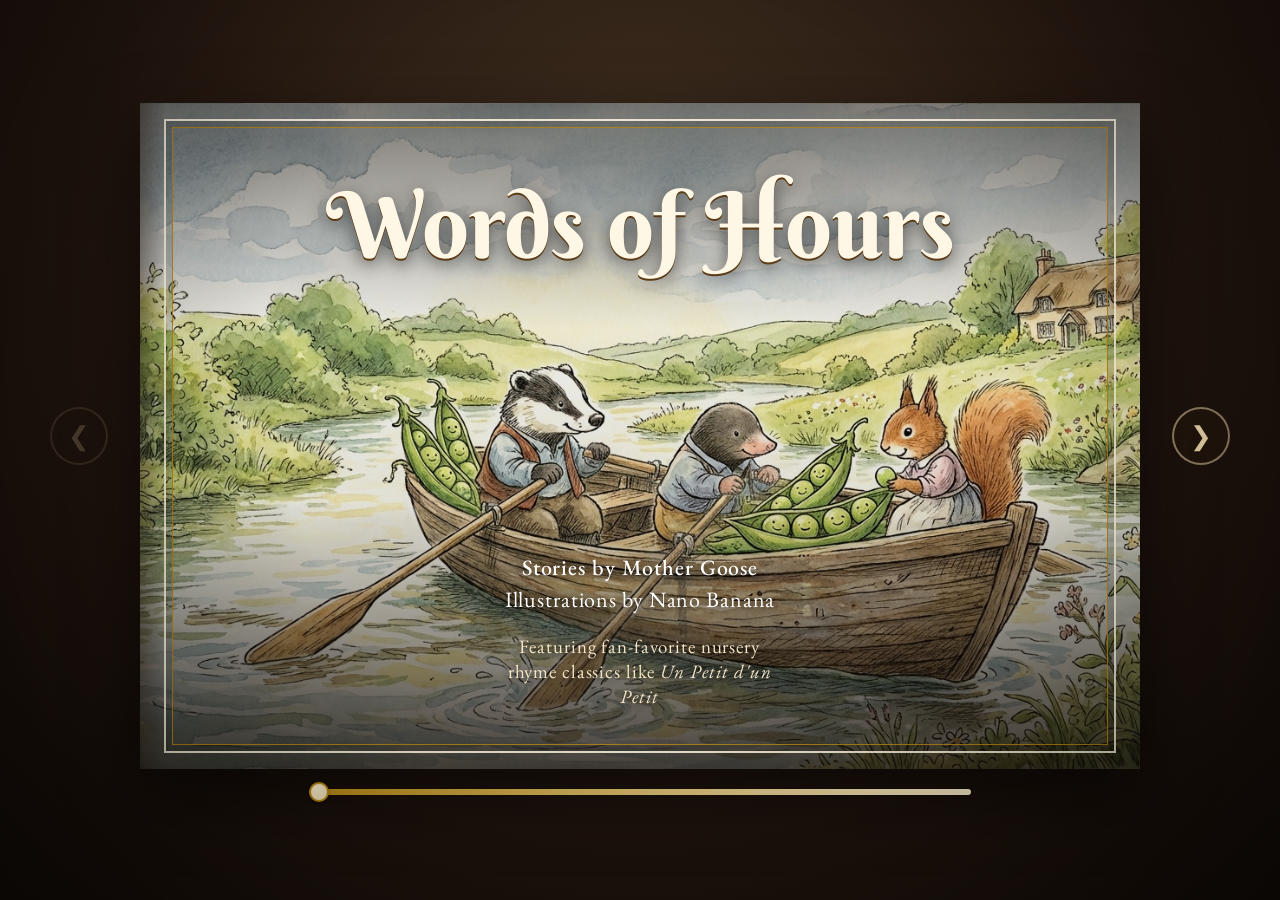
==== index.html @ 16be7bbd "Words of Hours storybook Page-turning children's book static site for GitHub Pages: cover, 24 illust" ====
<!DOCTYPE html>
<html lang="en">
<head>
  <meta charset="UTF-8" />
  <meta name="viewport" content="width=device-width, initial-scale=1.0" />
  <title>Words of Hours</title>
  <link rel="preconnect" href="https://fonts.googleapis.com" />
  <link rel="preconnect" href="https://fonts.gstatic.com" crossorigin />
  <link
    href="https://fonts.googleapis.com/css2?family=Berkshire+Swash&family=Cinzel+Decorative:wght@400;700;900&family=EB+Garamond:ital,wght@0,400;0,500;1,400;1,500&display=swap"
    rel="stylesheet"
  />
  <link rel="stylesheet" href="css/style.css" />
</head>
<body>
  <div class="vignette"></div>

  <main class="stage">
    <button class="nav nav-prev" id="prevBtn" aria-label="Previous page">&#10094;</button>

    <div class="book-shadow">
      <div class="book" id="book" aria-live="polite">
        <!-- pages injected by js/book.js -->
      </div>
    </div>

    <button class="nav nav-next" id="nextBtn" aria-label="Next page">&#10095;</button>
  </main>

  <div class="scrubber">
    <input type="range" id="pageSlider" min="0" max="0" value="0" step="1" aria-label="Jump to page" />
  </div>

  <script src="js/book.js"></script>
</body>
</html>
---- css/style.css ----
:root {
  --ink: #45301f;
  --ink-soft: #6b4f37;
  --paper: #f6eed7;
  --paper-edge: #e8dcbb;
  --gold: #b08412;
  --rule: #9c3b2e;
  --flip-ms: 820ms;
}

* { box-sizing: border-box; }

html, body {
  margin: 0;
  height: 100%;
}

body {
  min-height: 100vh;
  display: flex;
  flex-direction: column;
  align-items: center;
  justify-content: center;
  gap: clamp(8px, 2vh, 22px);
  padding: 4vh 2vw;
  font-family: "EB Garamond", Georgia, serif;
  color: var(--ink);
  background:
    radial-gradient(circle at 50% 18%, #3a2a1c 0%, #241710 55%, #140d08 100%);
  overflow: hidden;
}

/* soft lamp-light vignette over everything */
.vignette {
  position: fixed;
  inset: 0;
  pointer-events: none;
  background: radial-gradient(circle at 50% 40%, transparent 45%, rgba(0,0,0,0.45) 100%);
  z-index: 50;
}

.stage {
  position: relative;
  display: flex;
  align-items: center;
  justify-content: center;
  gap: clamp(8px, 2.5vw, 34px);
}

/* ---------- the book ---------- */
.book-shadow {
  filter: drop-shadow(0 26px 34px rgba(0,0,0,0.55));
}

.book {
  position: relative;
  width: min(94vw, 1000px, calc(84vh * 1.5));
  aspect-ratio: 3 / 2;
  perspective: 2600px;
  overflow: hidden;
}

/* binding shadow down the spine (left edge) */
.book::before {
  content: "";
  position: absolute;
  top: 0; bottom: 0; left: 0;
  width: 26px;
  z-index: 6;
  pointer-events: none;
  background: linear-gradient(90deg, rgba(40,25,12,0.40), rgba(40,25,12,0));
}

.page, .face {
  position: absolute;
  inset: 0;
  overflow: hidden;
}

/* ---------- flip mechanics ---------- */
.flipper {
  position: absolute;
  inset: 0;
  z-index: 8;
  transform-style: preserve-3d;
  transform-origin: left center;
  transition: transform var(--flip-ms) cubic-bezier(0.36, 0.06, 0.22, 1);
  will-change: transform;
  box-shadow: 0 0 40px rgba(0,0,0,0.25);
}
.face {
  backface-visibility: hidden;
  -webkit-backface-visibility: hidden;
}
.face.back {
  transform: rotateY(180deg);
  background:
    repeating-linear-gradient(180deg, #efe6cd, #efe6cd 26px, #ece1c4 27px),
    var(--paper);
}

/* ---------- generic sheet ---------- */
.sheet {
  width: 100%;
  height: 100%;
  background:
    radial-gradient(circle at 30% 20%, #fbf5e3, var(--paper) 60%, var(--paper-edge) 100%);
  position: relative;
}

/* ---------- illustration plate ---------- */
.plate {
  display: flex;
  flex-direction: column;
  padding: clamp(14px, 3.2%, 30px);
}

/* ornamental double frame */
.plate .frame {
  position: absolute;
  inset: clamp(8px, 1.6%, 16px);
  border: 2px solid var(--ink-soft);
  pointer-events: none;
}
.plate .frame::after {
  content: "";
  position: absolute;
  inset: 5px;
  border: 1px solid var(--gold);
}

/* corner flourishes */
.corner {
  position: absolute;
  font-family: "Cinzel Decorative", serif;
  color: var(--gold);
  font-size: clamp(16px, 2.4vw, 26px);
  line-height: 1;
  z-index: 3;
  text-shadow: 0 1px 0 rgba(255,255,255,0.5);
}
.corner.tl { top: clamp(10px,1.9%,20px); left: clamp(12px,2.1%,22px); }
.corner.tr { top: clamp(10px,1.9%,20px); right: clamp(12px,2.1%,22px); }
.corner.bl { bottom: clamp(8px,1.5%,18px); left: clamp(12px,2.1%,22px); }
.corner.br { bottom: clamp(8px,1.5%,18px); right: clamp(12px,2.1%,22px); }

/* page-number medallion (top right) */
.pagenum {
  position: absolute;
  top: clamp(16px, 4%, 34px);
  right: clamp(20px, 5%, 44px);
  z-index: 4;
  width: clamp(40px, 6.4%, 64px);
  height: clamp(40px, 6.4%, 64px);
  display: flex;
  align-items: center;
  justify-content: center;
  border-radius: 50%;
  background: radial-gradient(circle at 35% 30%, #fff7e2, #efe2bf);
  border: 2px solid var(--gold);
  box-shadow: 0 2px 5px rgba(0,0,0,0.2), inset 0 0 6px rgba(176,132,18,0.25);
  font-family: "Cinzel Decorative", serif;
  font-weight: 700;
  font-size: clamp(18px, 2.6vw, 28px);
  color: var(--rule);
}

.plate .art {
  flex: 1;
  min-height: 0;
  margin: clamp(26px, 5%, 46px) clamp(14px, 3%, 30px) clamp(6px, 1.4%, 14px);
  display: flex;
  align-items: center;
  justify-content: center;
}
.plate .art img {
  max-width: 100%;
  max-height: 100%;
  object-fit: contain;
  border: 3px solid #fff;
  outline: 1px solid var(--ink-soft);
  box-shadow: 0 6px 16px rgba(0,0,0,0.28);
  background: #fff;
}

.plate .caption {
  flex: 0 0 auto;
  text-align: center;
  padding: clamp(4px, 1.2%, 12px) 8% clamp(10px, 1.8%, 18px);
  color: var(--ink);
}
.plate .divider {
  color: var(--rule);
  font-size: clamp(13px, 1.6vw, 18px);
  letter-spacing: 0.4em;
  margin-bottom: 2px;
}
.plate .caption .line {
  font-size: clamp(15px, 2.05vw, 23px);
  font-style: italic;
}
.plate .caption .emoji {
  font-style: normal;
  font-size: 1.25em;
  vertical-align: -0.12em;
  margin-left: 0.12em;
}

/* ---------- cover ---------- */
.cover {
  color: #fff;
}
.cover .cover-img {
  position: absolute;
  inset: 0;
  background-size: cover;
  background-position: center;
}
.cover .scrim {
  position: absolute;
  inset: 0;
  background:
    linear-gradient(180deg, rgba(20,12,6,0.55) 0%, rgba(20,12,6,0.08) 34%, rgba(20,12,6,0.12) 60%, rgba(20,12,6,0.78) 100%);
}
.cover .cover-frame {
  position: absolute;
  inset: clamp(12px, 2.4%, 26px);
  border: 2px solid rgba(255,247,225,0.85);
  box-shadow: inset 0 0 0 6px rgba(0,0,0,0.12);
  pointer-events: none;
}
.cover .cover-frame::after {
  content: "";
  position: absolute;
  inset: 6px;
  border: 1px solid rgba(176,132,18,0.9);
}
.cover .cover-inner {
  position: absolute;
  inset: 0;
  display: flex;
  flex-direction: column;
  align-items: center;
  text-align: center;
  padding: clamp(26px, 6%, 60px) clamp(24px, 8%, 70px);
}
.cover h1 {
  font-family: "Berkshire Swash", cursive;
  font-weight: 400;
  font-size: clamp(38px, 8.4vw, 92px);
  line-height: 1.02;
  margin: 0.18em 0 0;
  color: #fff7e6;
  text-shadow: 0 2px 0 #5a3b16, 0 5px 18px rgba(0,0,0,0.6);
}
.cover .cover-rule {
  color: #ffe9b8;
  letter-spacing: 0.5em;
  margin: 0.35em 0 0;
  font-size: clamp(13px, 2vw, 20px);
  text-shadow: 0 2px 6px rgba(0,0,0,0.6);
}
.cover .bylines {
  margin-top: auto;
  display: flex;
  flex-direction: column;
  gap: 0.15em;
  font-size: clamp(14px, 2.2vw, 22px);
  letter-spacing: 0.04em;
  text-shadow: 0 2px 8px rgba(0,0,0,0.75);
}
.cover .byline b { font-weight: 500; }
.cover .subtitle {
  margin: 0.9em 0 0;
  font-size: clamp(12.5px, 1.95vw, 19px);
  max-width: 30ch;
  color: #f4e6c6;
  text-shadow: 0 2px 8px rgba(0,0,0,0.85);
}
.cover .subtitle em { font-style: italic; }

/* ---------- end page ---------- */
.end {
  display: flex;
  flex-direction: column;
  align-items: center;
  justify-content: center;
  text-align: center;
  gap: 0.4em;
}
.end .endmark {
  font-family: "Cinzel Decorative", serif;
  font-weight: 900;
  font-size: clamp(34px, 7vw, 72px);
  color: var(--rule);
}
.end .flourish {
  font-size: clamp(20px, 3vw, 34px);
  color: var(--gold);
  letter-spacing: 0.3em;
}
.end .colophon {
  font-style: italic;
  color: var(--ink-soft);
  max-width: 34ch;
  font-size: clamp(13px, 1.7vw, 18px);
}

/* ---------- navigation ---------- */
.nav {
  flex: 0 0 auto;
  width: clamp(40px, 5vw, 58px);
  height: clamp(40px, 5vw, 58px);
  border-radius: 50%;
  border: 2px solid rgba(255,233,184,0.55);
  background: rgba(40,26,14,0.5);
  color: #ffe9b8;
  font-size: clamp(18px, 2.4vw, 26px);
  cursor: pointer;
  transition: transform 0.15s ease, background 0.2s ease, opacity 0.2s ease;
  z-index: 40;
}
.nav:hover { background: rgba(70,46,22,0.75); transform: scale(1.08); }
.nav:disabled { opacity: 0.22; cursor: default; transform: none; }

.hint {
  margin: 0;
  color: #e9d6ad;
  font-size: clamp(12px, 1.7vw, 16px);
  letter-spacing: 0.04em;
  opacity: 0.85;
  z-index: 40;
}

/* ---------- page scrubber ---------- */
.scrubber {
  width: calc(min(94vw, 1000px, 84vh * 1.5) * 2 / 3);
  display: flex;
  align-items: center;
  z-index: 40;
}
#pageSlider {
  -webkit-appearance: none;
  appearance: none;
  width: 100%;
  height: 6px;
  border-radius: 4px;
  background: linear-gradient(90deg, var(--gold), var(--paper-edge));
  outline: none;
  cursor: pointer;
}
#pageSlider::-webkit-slider-thumb {
  -webkit-appearance: none;
  width: 20px;
  height: 20px;
  border-radius: 50%;
  background: radial-gradient(circle at 35% 30%, #f3e6c4, #e9d6ad);
  border: 2px solid var(--gold);
  box-shadow: 0 1px 3px rgba(0, 0, 0, 0.4);
  cursor: pointer;
}
#pageSlider::-moz-range-thumb {
  width: 20px;
  height: 20px;
  border-radius: 50%;
  background: radial-gradient(circle at 35% 30%, #f3e6c4, #e9d6ad);
  border: 2px solid var(--gold);
  box-shadow: 0 1px 3px rgba(0, 0, 0, 0.4);
  cursor: pointer;
}
#pageSlider::-moz-range-track {
  height: 6px;
  border-radius: 4px;
  background: linear-gradient(90deg, var(--gold), var(--paper-edge));
}

@media (max-width: 720px) {
  .nav-prev, .nav-next { position: fixed; bottom: 16px; z-index: 60; }
  .nav-prev { left: 16px; }
  .nav-next { right: 16px; }
}
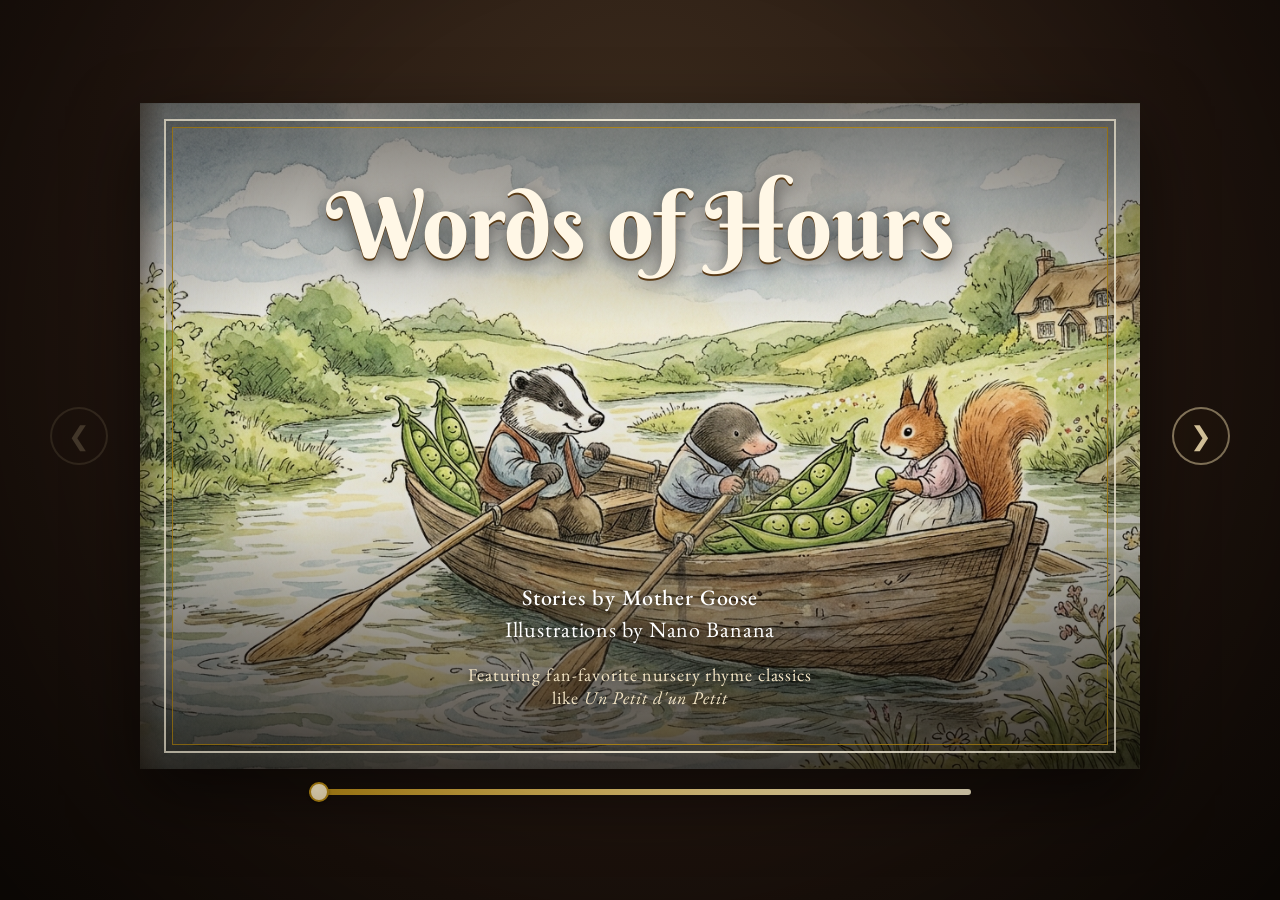
==== commit 54922710: "Deploy: cache-busted assets (css 48585052, js 4f21ab08) Co-Authored-By: Claude Opus 4.8 (1M context)" ====
--- a/index.html
+++ b/index.html
@@ -4,13 +4,14 @@
   <meta charset="UTF-8" />
   <meta name="viewport" content="width=device-width, initial-scale=1.0" />
   <title>Words of Hours</title>
+  <link rel="icon" type="image/svg+xml" href="favicon.svg" />
   <link rel="preconnect" href="https://fonts.googleapis.com" />
   <link rel="preconnect" href="https://fonts.gstatic.com" crossorigin />
   <link
     href="https://fonts.googleapis.com/css2?family=Berkshire+Swash&family=Cinzel+Decorative:wght@400;700;900&family=EB+Garamond:ital,wght@0,400;0,500;1,400;1,500&display=swap"
     rel="stylesheet"
   />
-  <link rel="stylesheet" href="css/style.css" />
+  <link rel="stylesheet" href="css/style.48585052.css" />
 </head>
 <body>
   <div class="vignette"></div>
@@ -20,7 +21,7 @@
 
     <div class="book-shadow">
       <div class="book" id="book" aria-live="polite">
-        <!-- pages injected by js/book.js -->
+        <!-- pages injected by js/book.4f21ab08.js -->
       </div>
     </div>
 
@@ -31,6 +32,6 @@
     <input type="range" id="pageSlider" min="0" max="0" value="0" step="1" aria-label="Jump to page" />
   </div>
 
-  <script src="js/book.js"></script>
+  <script src="js/book.4f21ab08.js"></script>
 </body>
 </html>
--- a/css/style.48585052.css
+++ b/css/style.48585052.css
@@ -0,0 +1,381 @@
+:root {
+  --ink: #45301f;
+  --ink-soft: #6b4f37;
+  --paper: #f6eed7;
+  --paper-edge: #e8dcbb;
+  --gold: #b08412;
+  --rule: #9c3b2e;
+  --flip-ms: 820ms;
+}
+
+* { box-sizing: border-box; }
+
+html, body {
+  margin: 0;
+  height: 100%;
+}
+
+body {
+  min-height: 100vh;
+  display: flex;
+  flex-direction: column;
+  align-items: center;
+  justify-content: center;
+  gap: clamp(8px, 2vh, 22px);
+  padding: 4vh 2vw;
+  font-family: "EB Garamond", Georgia, serif;
+  color: var(--ink);
+  background:
+    radial-gradient(circle at 50% 18%, #3a2a1c 0%, #241710 55%, #140d08 100%);
+  overflow: hidden;
+}
+
+/* soft lamp-light vignette over everything */
+.vignette {
+  position: fixed;
+  inset: 0;
+  pointer-events: none;
+  background: radial-gradient(circle at 50% 40%, transparent 45%, rgba(0,0,0,0.45) 100%);
+  z-index: 50;
+}
+
+.stage {
+  position: relative;
+  display: flex;
+  align-items: center;
+  justify-content: center;
+  gap: clamp(8px, 2.5vw, 34px);
+}
+
+/* ---------- the book ---------- */
+.book-shadow {
+  filter: drop-shadow(0 26px 34px rgba(0,0,0,0.55));
+}
+
+.book {
+  position: relative;
+  width: min(94vw, 1000px, calc(84vh * 1.5));
+  aspect-ratio: 3 / 2;
+  perspective: 2600px;
+  overflow: hidden;
+}
+
+/* binding shadow down the spine (left edge) */
+.book::before {
+  content: "";
+  position: absolute;
+  top: 0; bottom: 0; left: 0;
+  width: 26px;
+  z-index: 6;
+  pointer-events: none;
+  background: linear-gradient(90deg, rgba(40,25,12,0.40), rgba(40,25,12,0));
+}
+
+.page, .face {
+  position: absolute;
+  inset: 0;
+  overflow: hidden;
+}
+
+/* ---------- flip mechanics ---------- */
+.flipper {
+  position: absolute;
+  inset: 0;
+  z-index: 8;
+  transform-style: preserve-3d;
+  transform-origin: left center;
+  transition: transform var(--flip-ms) cubic-bezier(0.36, 0.06, 0.22, 1);
+  will-change: transform;
+  box-shadow: 0 0 40px rgba(0,0,0,0.25);
+}
+.face {
+  backface-visibility: hidden;
+  -webkit-backface-visibility: hidden;
+}
+.face.back {
+  transform: rotateY(180deg);
+  background:
+    repeating-linear-gradient(180deg, #efe6cd, #efe6cd 26px, #ece1c4 27px),
+    var(--paper);
+}
+
+/* ---------- generic sheet ---------- */
+.sheet {
+  width: 100%;
+  height: 100%;
+  background:
+    radial-gradient(circle at 30% 20%, #fbf5e3, var(--paper) 60%, var(--paper-edge) 100%);
+  position: relative;
+}
+
+/* ---------- illustration plate ---------- */
+.plate {
+  display: flex;
+  flex-direction: column;
+  padding: clamp(14px, 3.2%, 30px);
+}
+
+/* ornamental double frame */
+.plate .frame {
+  position: absolute;
+  inset: clamp(8px, 1.6%, 16px);
+  border: 2px solid var(--ink-soft);
+  pointer-events: none;
+}
+.plate .frame::after {
+  content: "";
+  position: absolute;
+  inset: 5px;
+  border: 1px solid var(--gold);
+}
+
+/* corner flourishes */
+.corner {
+  position: absolute;
+  font-family: "Cinzel Decorative", serif;
+  color: var(--gold);
+  font-size: clamp(16px, 2.4vw, 26px);
+  line-height: 1;
+  z-index: 3;
+  text-shadow: 0 1px 0 rgba(255,255,255,0.5);
+}
+.corner.tl { top: clamp(10px,1.9%,20px); left: clamp(12px,2.1%,22px); }
+.corner.tr { top: clamp(10px,1.9%,20px); right: clamp(12px,2.1%,22px); }
+.corner.bl { bottom: clamp(8px,1.5%,18px); left: clamp(12px,2.1%,22px); }
+.corner.br { bottom: clamp(8px,1.5%,18px); right: clamp(12px,2.1%,22px); }
+
+/* page-number medallion (top right) */
+.pagenum {
+  position: absolute;
+  top: clamp(16px, 4%, 34px);
+  right: clamp(20px, 5%, 44px);
+  z-index: 4;
+  width: clamp(40px, 6.4%, 64px);
+  height: clamp(40px, 6.4%, 64px);
+  display: flex;
+  align-items: center;
+  justify-content: center;
+  border-radius: 50%;
+  background: radial-gradient(circle at 35% 30%, #fff7e2, #efe2bf);
+  border: 2px solid var(--gold);
+  box-shadow: 0 2px 5px rgba(0,0,0,0.2), inset 0 0 6px rgba(176,132,18,0.25);
+  font-family: "Cinzel Decorative", serif;
+  font-weight: 700;
+  font-size: clamp(18px, 2.6vw, 28px);
+  color: var(--rule);
+}
+
+.plate .art {
+  flex: 1;
+  min-height: 0;
+  margin: clamp(26px, 5%, 46px) clamp(14px, 3%, 30px) clamp(6px, 1.4%, 14px);
+  display: flex;
+  align-items: center;
+  justify-content: center;
+}
+.plate .art img {
+  max-width: 100%;
+  max-height: 100%;
+  object-fit: contain;
+  border: 3px solid #fff;
+  outline: 1px solid var(--ink-soft);
+  box-shadow: 0 6px 16px rgba(0,0,0,0.28);
+  background: #fff;
+}
+
+.plate .caption {
+  flex: 0 0 auto;
+  text-align: center;
+  padding: clamp(4px, 1.2%, 12px) 8% clamp(10px, 1.8%, 18px);
+  color: var(--ink);
+}
+.plate .divider {
+  color: var(--rule);
+  font-size: clamp(13px, 1.6vw, 18px);
+  letter-spacing: 0.4em;
+  margin-bottom: 2px;
+}
+.plate .caption .line {
+  font-size: clamp(15px, 2.05vw, 23px);
+  font-style: italic;
+}
+.plate .caption .emoji {
+  font-style: normal;
+  font-size: 1.25em;
+  vertical-align: -0.12em;
+  margin-left: 0.12em;
+}
+
+/* ---------- cover ---------- */
+.cover {
+  color: #fff;
+}
+.cover .cover-img {
+  position: absolute;
+  inset: 0;
+  background-size: cover;
+  background-position: center;
+}
+.cover .scrim {
+  position: absolute;
+  inset: 0;
+  background:
+    linear-gradient(180deg, rgba(20,12,6,0.55) 0%, rgba(20,12,6,0.08) 34%, rgba(20,12,6,0.12) 60%, rgba(20,12,6,0.78) 100%);
+}
+.cover .cover-frame {
+  position: absolute;
+  inset: clamp(12px, 2.4%, 26px);
+  border: 2px solid rgba(255,247,225,0.85);
+  box-shadow: inset 0 0 0 6px rgba(0,0,0,0.12);
+  pointer-events: none;
+}
+.cover .cover-frame::after {
+  content: "";
+  position: absolute;
+  inset: 6px;
+  border: 1px solid rgba(176,132,18,0.9);
+}
+.cover .cover-inner {
+  position: absolute;
+  inset: 0;
+  display: flex;
+  flex-direction: column;
+  align-items: center;
+  text-align: center;
+  padding: clamp(26px, 6%, 60px) clamp(24px, 8%, 70px);
+}
+.cover h1 {
+  font-family: "Berkshire Swash", cursive;
+  font-weight: 400;
+  font-size: clamp(38px, 8.4vw, 92px);
+  line-height: 1.02;
+  margin: 0.18em 0 0;
+  color: #fff7e6;
+  text-shadow: 0 2px 0 #5a3b16, 0 5px 18px rgba(0,0,0,0.6);
+}
+.cover .cover-rule {
+  color: #ffe9b8;
+  letter-spacing: 0.5em;
+  margin: 0.35em 0 0;
+  font-size: clamp(13px, 2vw, 20px);
+  text-shadow: 0 2px 6px rgba(0,0,0,0.6);
+}
+.cover .bylines {
+  margin-top: auto;
+  display: flex;
+  flex-direction: column;
+  gap: 0.15em;
+  font-size: clamp(14px, 2.2vw, 22px);
+  letter-spacing: 0.04em;
+  text-shadow: 0 2px 8px rgba(0,0,0,0.75);
+}
+.cover .byline b { font-weight: 500; }
+.cover .subtitle {
+  margin: 0.9em 0 0;
+  font-size: clamp(12px, 1.8vw, 18px);
+  white-space: nowrap;
+  color: #f4e6c6;
+  text-shadow: 0 2px 8px rgba(0,0,0,0.85);
+}
+.cover .subtitle em { font-style: italic; }
+
+/* ---------- end page ---------- */
+.end {
+  display: flex;
+  flex-direction: column;
+  align-items: center;
+  justify-content: center;
+  text-align: center;
+  gap: 0.4em;
+}
+.end .endmark {
+  font-family: "Cinzel Decorative", serif;
+  font-weight: 900;
+  font-size: clamp(34px, 7vw, 72px);
+  color: var(--rule);
+}
+.end .flourish {
+  font-size: clamp(20px, 3vw, 34px);
+  color: var(--gold);
+  letter-spacing: 0.3em;
+}
+.end .colophon {
+  font-style: italic;
+  color: var(--ink-soft);
+  max-width: 34ch;
+  font-size: clamp(13px, 1.7vw, 18px);
+}
+
+/* ---------- navigation ---------- */
+.nav {
+  flex: 0 0 auto;
+  width: clamp(40px, 5vw, 58px);
+  height: clamp(40px, 5vw, 58px);
+  border-radius: 50%;
+  border: 2px solid rgba(255,233,184,0.55);
+  background: rgba(40,26,14,0.5);
+  color: #ffe9b8;
+  font-size: clamp(18px, 2.4vw, 26px);
+  cursor: pointer;
+  transition: transform 0.15s ease, background 0.2s ease, opacity 0.2s ease;
+  z-index: 40;
+}
+.nav:hover { background: rgba(70,46,22,0.75); transform: scale(1.08); }
+.nav:disabled { opacity: 0.22; cursor: default; transform: none; }
+
+.hint {
+  margin: 0;
+  color: #e9d6ad;
+  font-size: clamp(12px, 1.7vw, 16px);
+  letter-spacing: 0.04em;
+  opacity: 0.85;
+  z-index: 40;
+}
+
+/* ---------- page scrubber ---------- */
+.scrubber {
+  width: calc(min(94vw, 1000px, 84vh * 1.5) * 2 / 3);
+  display: flex;
+  align-items: center;
+  z-index: 40;
+}
+#pageSlider {
+  -webkit-appearance: none;
+  appearance: none;
+  width: 100%;
+  height: 6px;
+  border-radius: 4px;
+  background: linear-gradient(90deg, var(--gold), var(--paper-edge));
+  outline: none;
+  cursor: pointer;
+}
+#pageSlider::-webkit-slider-thumb {
+  -webkit-appearance: none;
+  width: 20px;
+  height: 20px;
+  border-radius: 50%;
+  background: radial-gradient(circle at 35% 30%, #f3e6c4, #e9d6ad);
+  border: 2px solid var(--gold);
+  box-shadow: 0 1px 3px rgba(0, 0, 0, 0.4);
+  cursor: pointer;
+}
+#pageSlider::-moz-range-thumb {
+  width: 20px;
+  height: 20px;
+  border-radius: 50%;
+  background: radial-gradient(circle at 35% 30%, #f3e6c4, #e9d6ad);
+  border: 2px solid var(--gold);
+  box-shadow: 0 1px 3px rgba(0, 0, 0, 0.4);
+  cursor: pointer;
+}
+#pageSlider::-moz-range-track {
+  height: 6px;
+  border-radius: 4px;
+  background: linear-gradient(90deg, var(--gold), var(--paper-edge));
+}
+
+@media (max-width: 720px) {
+  .nav-prev, .nav-next { position: fixed; bottom: 16px; z-index: 60; }
+  .nav-prev { left: 16px; }
+  .nav-next { right: 16px; }
+}
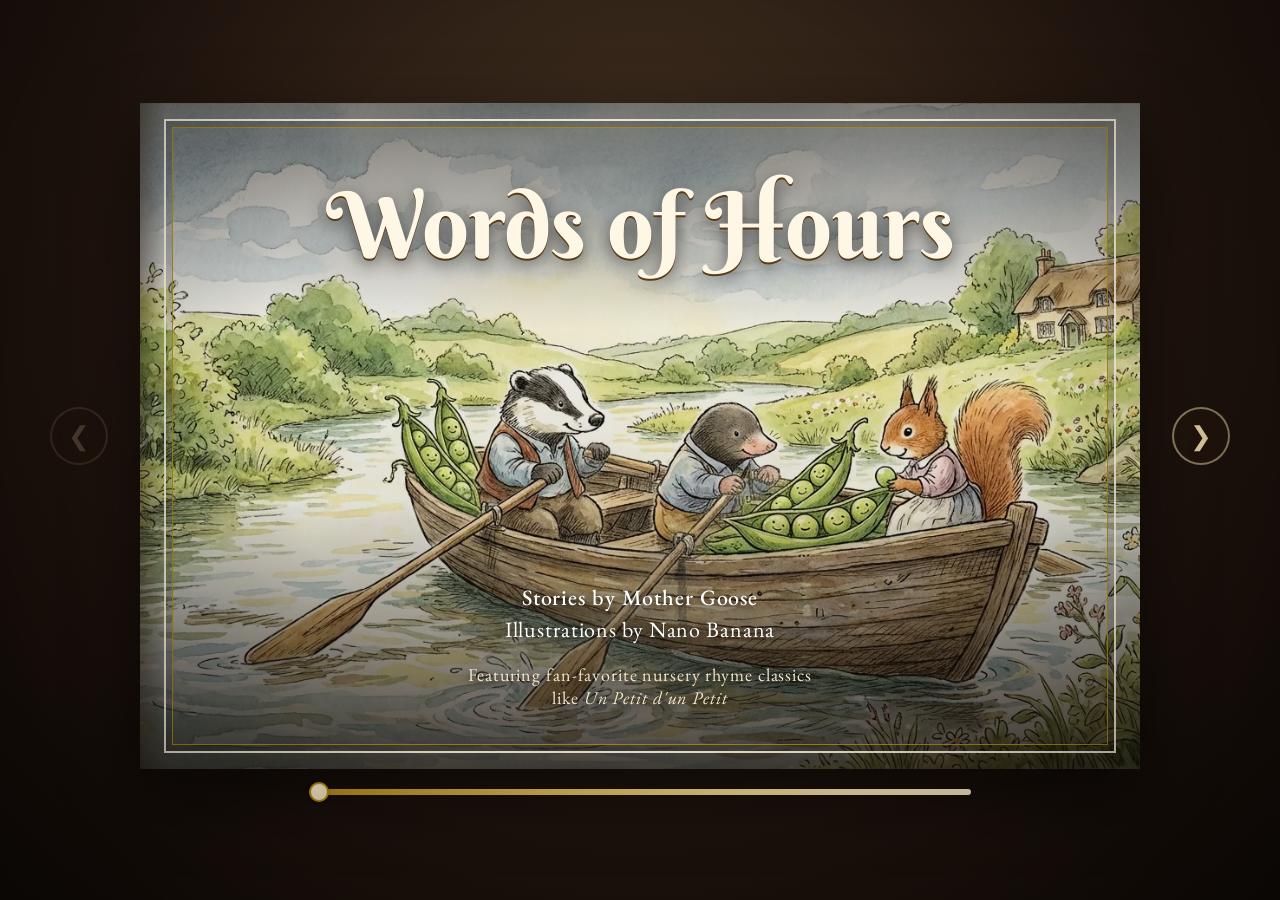
==== commit 9ad16167: "Deploy: cache-busted assets (css 48585052, js 76cc78f5) Co-Authored-By: Claude Opus 4.8 (1M context)" ====
--- a/index.html
+++ b/index.html
@@ -4,7 +4,23 @@
   <meta charset="UTF-8" />
   <meta name="viewport" content="width=device-width, initial-scale=1.0" />
   <title>Words of Hours</title>
-  <link rel="icon" type="image/svg+xml" href="favicon.svg" />
+  <meta name="description" content="A page-turning storybook of nursery rhymes — featuring fan-favorite classics like Un Petit d'un Petit." />
+
+  <!-- Social share / link preview -->
+  <meta property="og:type" content="website" />
+  <meta property="og:url" content="https://seankarson.github.io/words-of-hours/" />
+  <meta property="og:title" content="Words of Hours" />
+  <meta property="og:description" content="A page-turning storybook of nursery rhymes — featuring fan-favorite classics like Un Petit d'un Petit." />
+  <meta property="og:image" content="https://seankarson.github.io/words-of-hours/images/social-card.jpg" />
+  <meta property="og:image:width" content="1200" />
+  <meta property="og:image:height" content="630" />
+  <meta property="og:image:alt" content="Words of Hours — a watercolor storybook cover with a badger, mole, and squirrel rowing a boat." />
+  <meta name="twitter:card" content="summary_large_image" />
+  <meta name="twitter:title" content="Words of Hours" />
+  <meta name="twitter:description" content="A page-turning storybook of nursery rhymes — featuring fan-favorite classics like Un Petit d'un Petit." />
+  <meta name="twitter:image" content="https://seankarson.github.io/words-of-hours/images/social-card.jpg" />
+
+  <link rel="icon" type="image/svg+xml" href="favicon.svg?v=2" />
   <link rel="preconnect" href="https://fonts.googleapis.com" />
   <link rel="preconnect" href="https://fonts.gstatic.com" crossorigin />
   <link
@@ -21,7 +37,7 @@
 
     <div class="book-shadow">
       <div class="book" id="book" aria-live="polite">
-        <!-- pages injected by js/book.4f21ab08.js -->
+        <!-- pages injected by js/book.76cc78f5.js -->
       </div>
     </div>
 
@@ -32,6 +48,6 @@
     <input type="range" id="pageSlider" min="0" max="0" value="0" step="1" aria-label="Jump to page" />
   </div>
 
-  <script src="js/book.4f21ab08.js"></script>
+  <script src="js/book.76cc78f5.js"></script>
 </body>
 </html>
